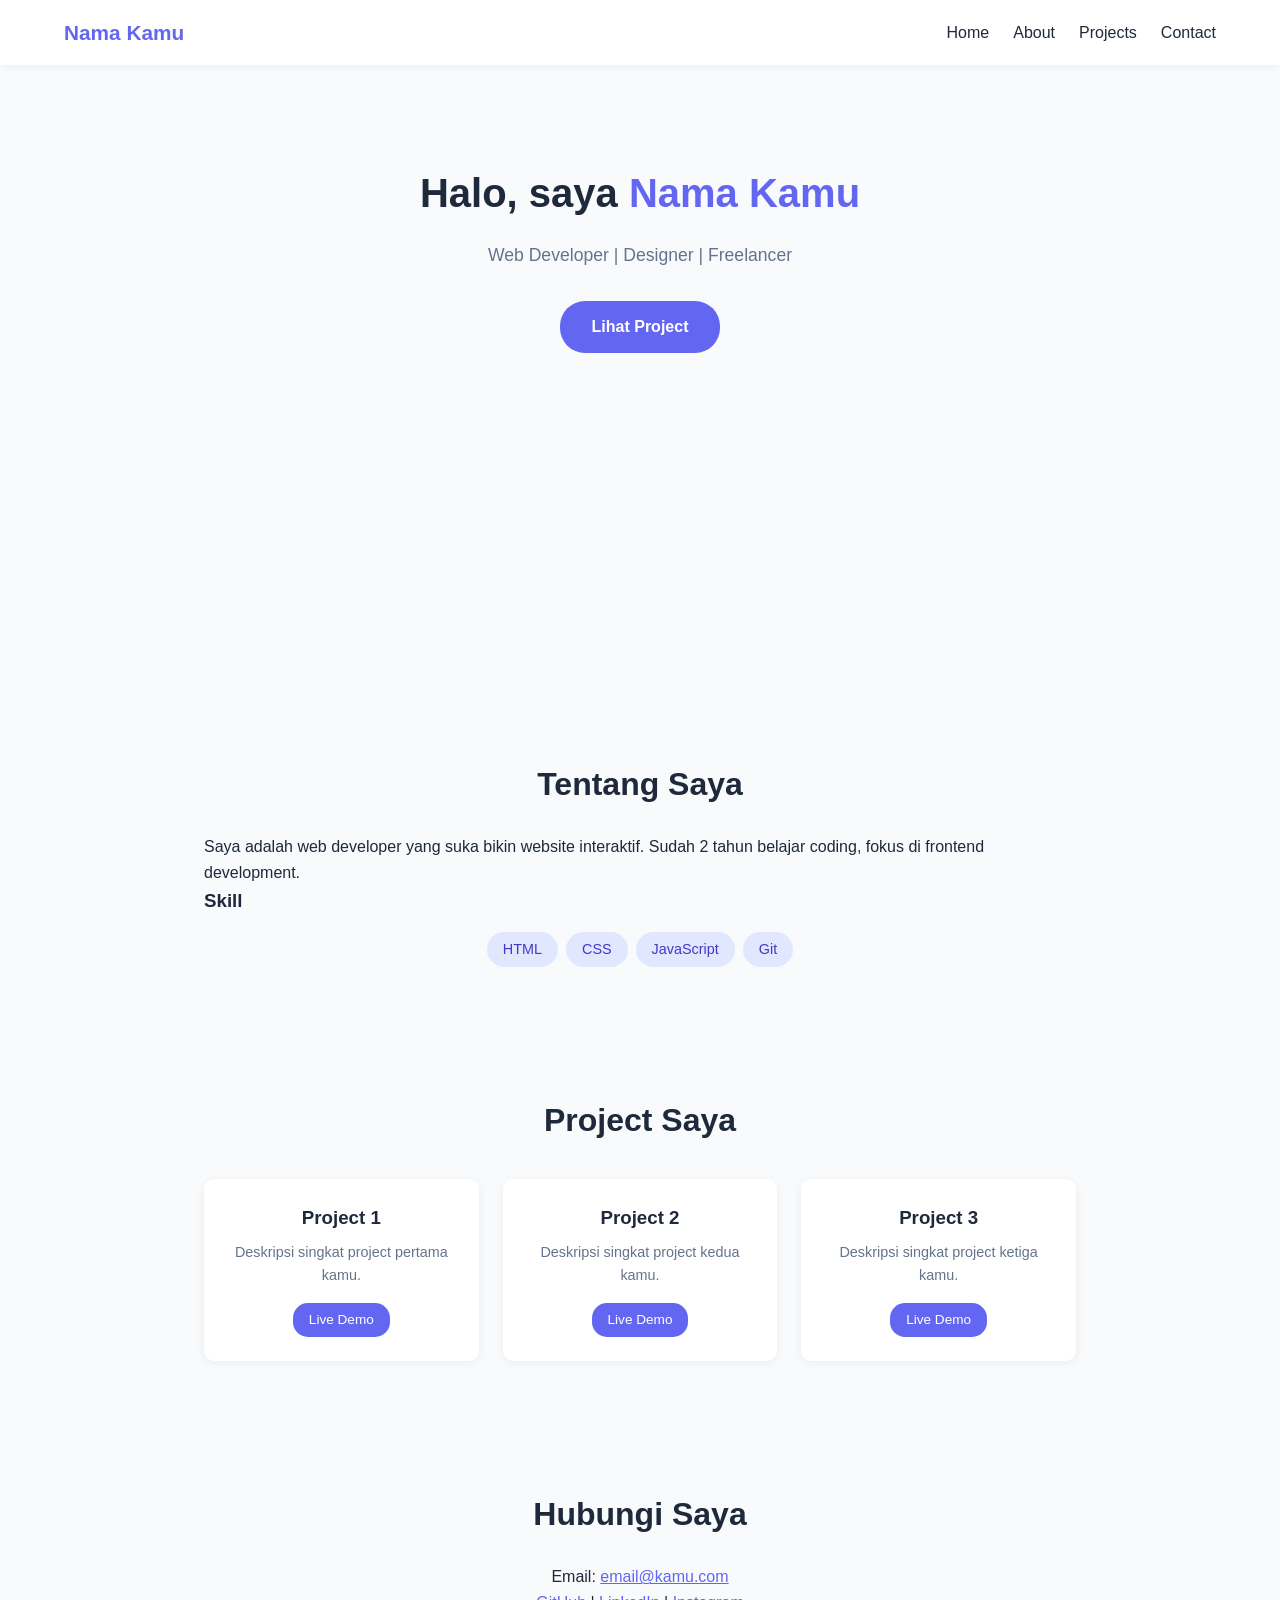
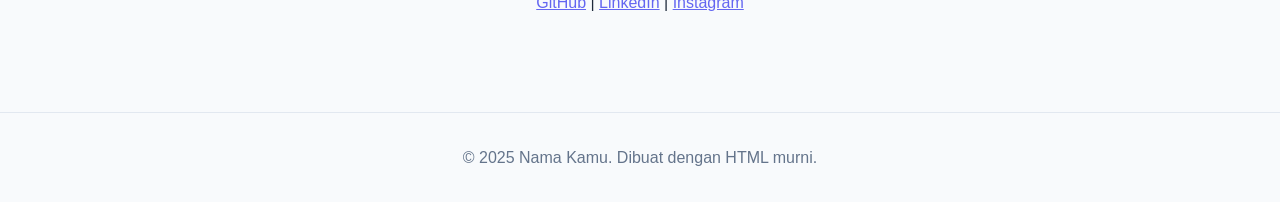
==== index.html @ 928c6706 "Add files via upload" ====
<!DOCTYPE html>
<html lang="id">
<head>
    <meta charset="UTF-8">
    <meta name="viewport" content="width=device-width, initial-scale=1.0">
    <title>Portofolio - Nama Kamu</title>
    <link rel="stylesheet" href="style.css">
</head>
<body>

    <!-- NAVBAR -->
    <nav class="navbar">
        <div class="logo">Nama Kamu</div>
        <ul class="menu">
            <li><a href="#home">Home</a></li>
            <li><a href="#about">About</a></li>
            <li><a href="#projects">Projects</a></li>
            <li><a href="#contact">Contact</a></li>
        </ul>
    </nav>

    <!-- HERO -->
    <section id="home" class="hero">
        <h1>Halo, saya <span>Nama Kamu</span></h1>
        <p>Web Developer | Designer | Freelancer</p>
        <a href="#projects" class="btn">Lihat Project</a>
    </section>

    <!-- ABOUT -->
    <section id="about" class="section">
        <h2>Tentang Saya</h2>
        <p>Saya adalah web developer yang suka bikin website interaktif. 
        Sudah 2 tahun belajar coding, fokus di frontend development.</p>

        <h3>Skill</h3>
        <div class="skills">
            <span>HTML</span>
            <span>CSS</span>
            <span>JavaScript</span>
            <span>Git</span>
        </div>
    </section>

    <!-- PROJECTS -->
    <section id="projects" class="section">
        <h2>Project Saya</h2>
        <div class="project-grid">

            <div class="card">
                <h3>Project 1</h3>
                <p>Deskripsi singkat project pertama kamu.</p>
                <a href="#" class="btn-small">Live Demo</a>
            </div>

            <div class="card">
                <h3>Project 2</h3>
                <p>Deskripsi singkat project kedua kamu.</p>
                <a href="#" class="btn-small">Live Demo</a>
            </div>

            <div class="card">
                <h3>Project 3</h3>
                <p>Deskripsi singkat project ketiga kamu.</p>
                <a href="#" class="btn-small">Live Demo</a>
            </div>

        </div>
    </section>

    <!-- CONTACT -->
    <section id="contact" class="section">
        <h2>Hubungi Saya</h2>
        <p>Email: <a href="mailto:email@kamu.com">email@kamu.com</a></p>
        <p>
            <a href="https://github.com/username" target="_blank">GitHub</a> |
            <a href="https://linkedin.com/in/username" target="_blank">LinkedIn</a> |
            <a href="https://instagram.com/username" target="_blank">Instagram</a>
        </p>
    </section>

    <!-- FOOTER -->
    <footer>
        <p>© 2025 Nama Kamu. Dibuat dengan HTML murni.</p>
    </footer>

    <script src="script.js"></script>
</body>
</html>
---- style.css ----
* {
    margin: 0;
    padding: 0;
    box-sizing: border-box;
    font-family: Arial, sans-serif;
}

body {
    background: #f8fafc;
    color: #1e293b;
    line-height: 1.6;
}

/* NAVBAR */
.navbar {
    display: flex;
    justify-content: space-between;
    align-items: center;
    padding: 1rem 5%;
    background: white;
    position: sticky;
    top: 0;
    box-shadow: 0 2px 10px rgba(0,0,0,0.05);
}

.logo {
    font-weight: bold;
    font-size: 1.3rem;
    color: #6366f1;
}

.menu {
    display: flex;
    list-style: none;
    gap: 1.5rem;
}

.menu a {
    text-decoration: none;
    color: #1e293b;
    font-weight: 500;
}

.menu a:hover {
    color: #6366f1;
}

/* HERO */
.hero {
    text-align: center;
    padding: 6rem 5%;
    min-height: 70vh;
}

.hero h1 {
    font-size: 2.5rem;
    margin-bottom: 1rem;
}

.hero h1 span {
    color: #6366f1;
}

.hero p {
    color: #64748b;
    font-size: 1.1rem;
    margin-bottom: 2rem;
}

.btn {
    display: inline-block;
    padding: 0.8rem 2rem;
    background: #6366f1;
    color: white;
    text-decoration: none;
    border-radius: 25px;
    font-weight: 600;
}

.btn:hover {
    background: #4f46e5;
}

/* SECTION */
.section {
    padding: 4rem 5%;
    max-width: 1000px;
    margin: 0 auto;
}

.section h2 {
    font-size: 2rem;
    text-align: center;
    margin-bottom: 1.5rem;
}

/* SKILLS */
.skills {
    display: flex;
    flex-wrap: wrap;
    gap: 0.5rem;
    justify-content: center;
    margin-top: 1rem;
}

.skills span {
    background: #e0e7ff;
    color: #4338ca;
    padding: 0.4rem 1rem;
    border-radius: 20px;
    font-size: 0.9rem;
}

/* PROJECTS */
.project-grid {
    display: grid;
    grid-template-columns: repeat(auto-fit, minmax(250px, 1fr));
    gap: 1.5rem;
    margin-top: 2rem;
}

.card {
    background: white;
    padding: 1.5rem;
    border-radius: 10px;
    box-shadow: 0 2px 10px rgba(0,0,0,0.06);
    text-align: center;
}

.card:hover {
    transform: translateY(-4px);
    transition: 0.3s;
    box-shadow: 0 8px 20px rgba(0,0,0,0.1);
}

.card h3 {
    margin-bottom: 0.5rem;
}

.card p {
    color: #64748b;
    font-size: 0.9rem;
    margin-bottom: 1rem;
}

.btn-small {
    display: inline-block;
    padding: 0.4rem 1rem;
    background: #6366f1;
    color: white;
    text-decoration: none;
    border-radius: 15px;
    font-size: 0.85rem;
}

/* CONTACT */
#contact {
    text-align: center;
}

#contact a {
    color: #6366f1;
}

/* FOOTER */
footer {
    text-align: center;
    padding: 2rem;
    color: #64748b;
    border-top: 1px solid #e2e8f0;
    margin-top: 2rem;
}

/* RESPONSIVE */
@media (max-width: 600px) {
    .menu { gap: 1rem; font-size: 0.85rem; }
    .hero h1 { font-size: 1.8rem; }
    .section h2 { font-size: 1.5rem; }
}
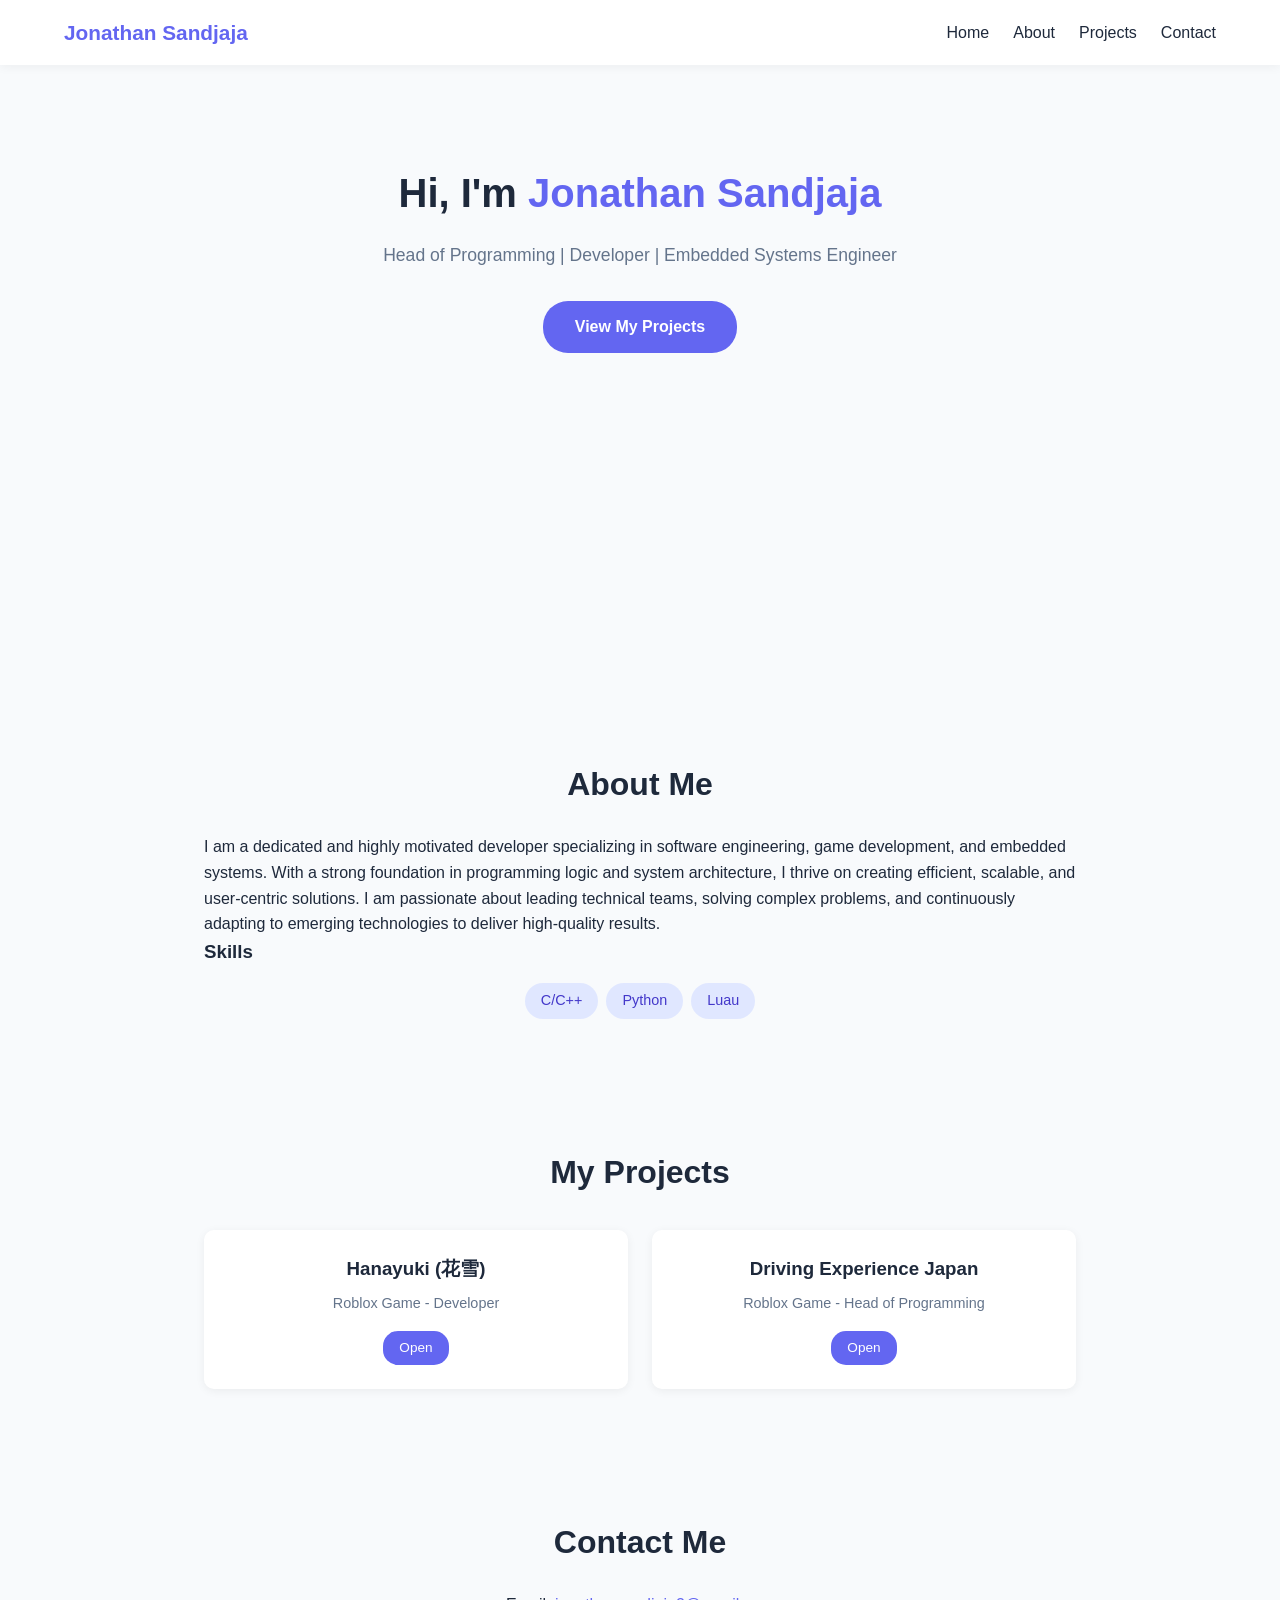
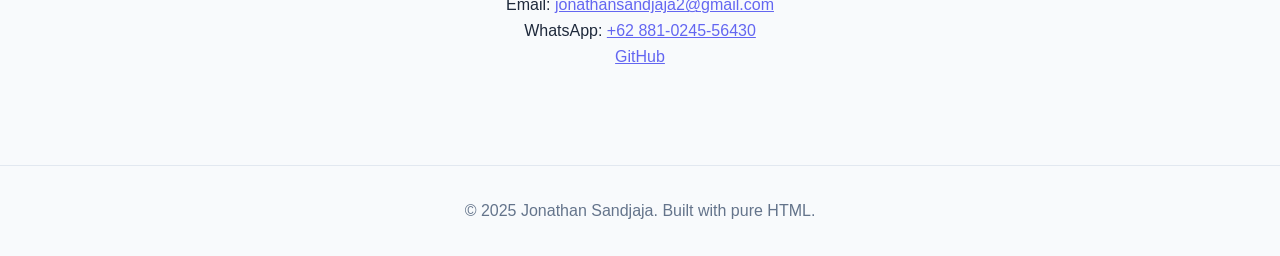
==== commit 1116ce61: "index.html" ====
--- a/index.html
+++ b/index.html
@@ -1,16 +1,16 @@
 <!DOCTYPE html>
-<html lang="id">
+<html lang="en">
 <head>
     <meta charset="UTF-8">
     <meta name="viewport" content="width=device-width, initial-scale=1.0">
-    <title>Portofolio - Nama Kamu</title>
+    <title>Jonathan Sandjaja - Portfolio</title>
     <link rel="stylesheet" href="style.css">
 </head>
 <body>
 
     <!-- NAVBAR -->
     <nav class="navbar">
-        <div class="logo">Nama Kamu</div>
+        <div class="logo">Jonathan Sandjaja</div>
         <ul class="menu">
             <li><a href="#home">Home</a></li>
             <li><a href="#about">About</a></li>
@@ -21,68 +21,66 @@
 
     <!-- HERO -->
     <section id="home" class="hero">
-        <h1>Halo, saya <span>Nama Kamu</span></h1>
-        <p>Web Developer | Designer | Freelancer</p>
-        <a href="#projects" class="btn">Lihat Project</a>
+        <h1>Hi, I'm <span>Jonathan Sandjaja</span></h1>
+        <p>Head of Programming | Developer | Embedded Systems Engineer</p>
+        <a href="#projects" class="btn">View My Projects</a>
     </section>
 
     <!-- ABOUT -->
     <section id="about" class="section">
-        <h2>Tentang Saya</h2>
-        <p>Saya adalah web developer yang suka bikin website interaktif. 
-        Sudah 2 tahun belajar coding, fokus di frontend development.</p>
+        <h2>About Me</h2>
+        <p class="about-text">
+            I am a dedicated and highly motivated developer specializing in software engineering, game development, and embedded systems. With a strong foundation in programming logic and system architecture, I thrive on creating efficient, scalable, and user-centric solutions. I am passionate about leading technical teams, solving complex problems, and continuously adapting to emerging technologies to deliver high-quality results.
+        </p>
 
-        <h3>Skill</h3>
+        <h3>Skills</h3>
         <div class="skills">
-            <span>HTML</span>
-            <span>CSS</span>
-            <span>JavaScript</span>
-            <span>Git</span>
+            <span>C/C++</span>
+            <span>Python</span>
+            <span>Luau</span>
         </div>
     </section>
 
     <!-- PROJECTS -->
     <section id="projects" class="section">
-        <h2>Project Saya</h2>
+        <h2>My Projects</h2>
         <div class="project-grid">
 
             <div class="card">
-                <h3>Project 1</h3>
-                <p>Deskripsi singkat project pertama kamu.</p>
-                <a href="#" class="btn-small">Live Demo</a>
+                <h3>Hanayuki (花雪)</h3>
+                <p>Roblox Game - Developer</p>
+                <!-- Tombol Open mengarah ke halaman project-1.html -->
+                <a href="project-1.html" class="btn-small">Open</a>
             </div>
 
             <div class="card">
-                <h3>Project 2</h3>
-                <p>Deskripsi singkat project kedua kamu.</p>
-                <a href="#" class="btn-small">Live Demo</a>
+                <h3>Driving Experience Japan</h3>
+                <p>Roblox Game - Head of Programming</p>
+                <!-- Tombol Open mengarah ke halaman project-2.html -->
+                <a href="project-2.html" class="btn-small">Open</a>
             </div>
 
-            <div class="card">
-                <h3>Project 3</h3>
-                <p>Deskripsi singkat project ketiga kamu.</p>
-                <a href="#" class="btn-small">Live Demo</a>
-            </div>
+            <!-- Project 3 dikosongin dulu sesuai request -->
 
         </div>
     </section>
 
     <!-- CONTACT -->
     <section id="contact" class="section">
-        <h2>Hubungi Saya</h2>
-        <p>Email: <a href="mailto:email@kamu.com">email@kamu.com</a></p>
+        <h2>Contact Me</h2>
+        <p>Email: <a href="mailto:jonathansandjaja2@gmail.com">jonathansandjaja2@gmail.com</a></p>
+        <p>WhatsApp: <a href="https://wa.me/62881024556430" target="_blank">+62 881-0245-56430</a></p>
         <p>
-            <a href="https://github.com/username" target="_blank">GitHub</a> |
-            <a href="https://linkedin.com/in/username" target="_blank">LinkedIn</a> |
-            <a href="https://instagram.com/username" target="_blank">Instagram</a>
+            <a href="https://github.com/JonathanSandjaja" target="_blank">GitHub</a>
+            <!-- LinkedIn dikosongin dulu -->
         </p>
     </section>
 
     <!-- FOOTER -->
     <footer>
-        <p>© 2025 Nama Kamu. Dibuat dengan HTML murni.</p>
+        <p>© 2025 Jonathan Sandjaja. Built with pure HTML.</p>
     </footer>
 
     <script src="script.js"></script>
 </body>
-</html>+</html>
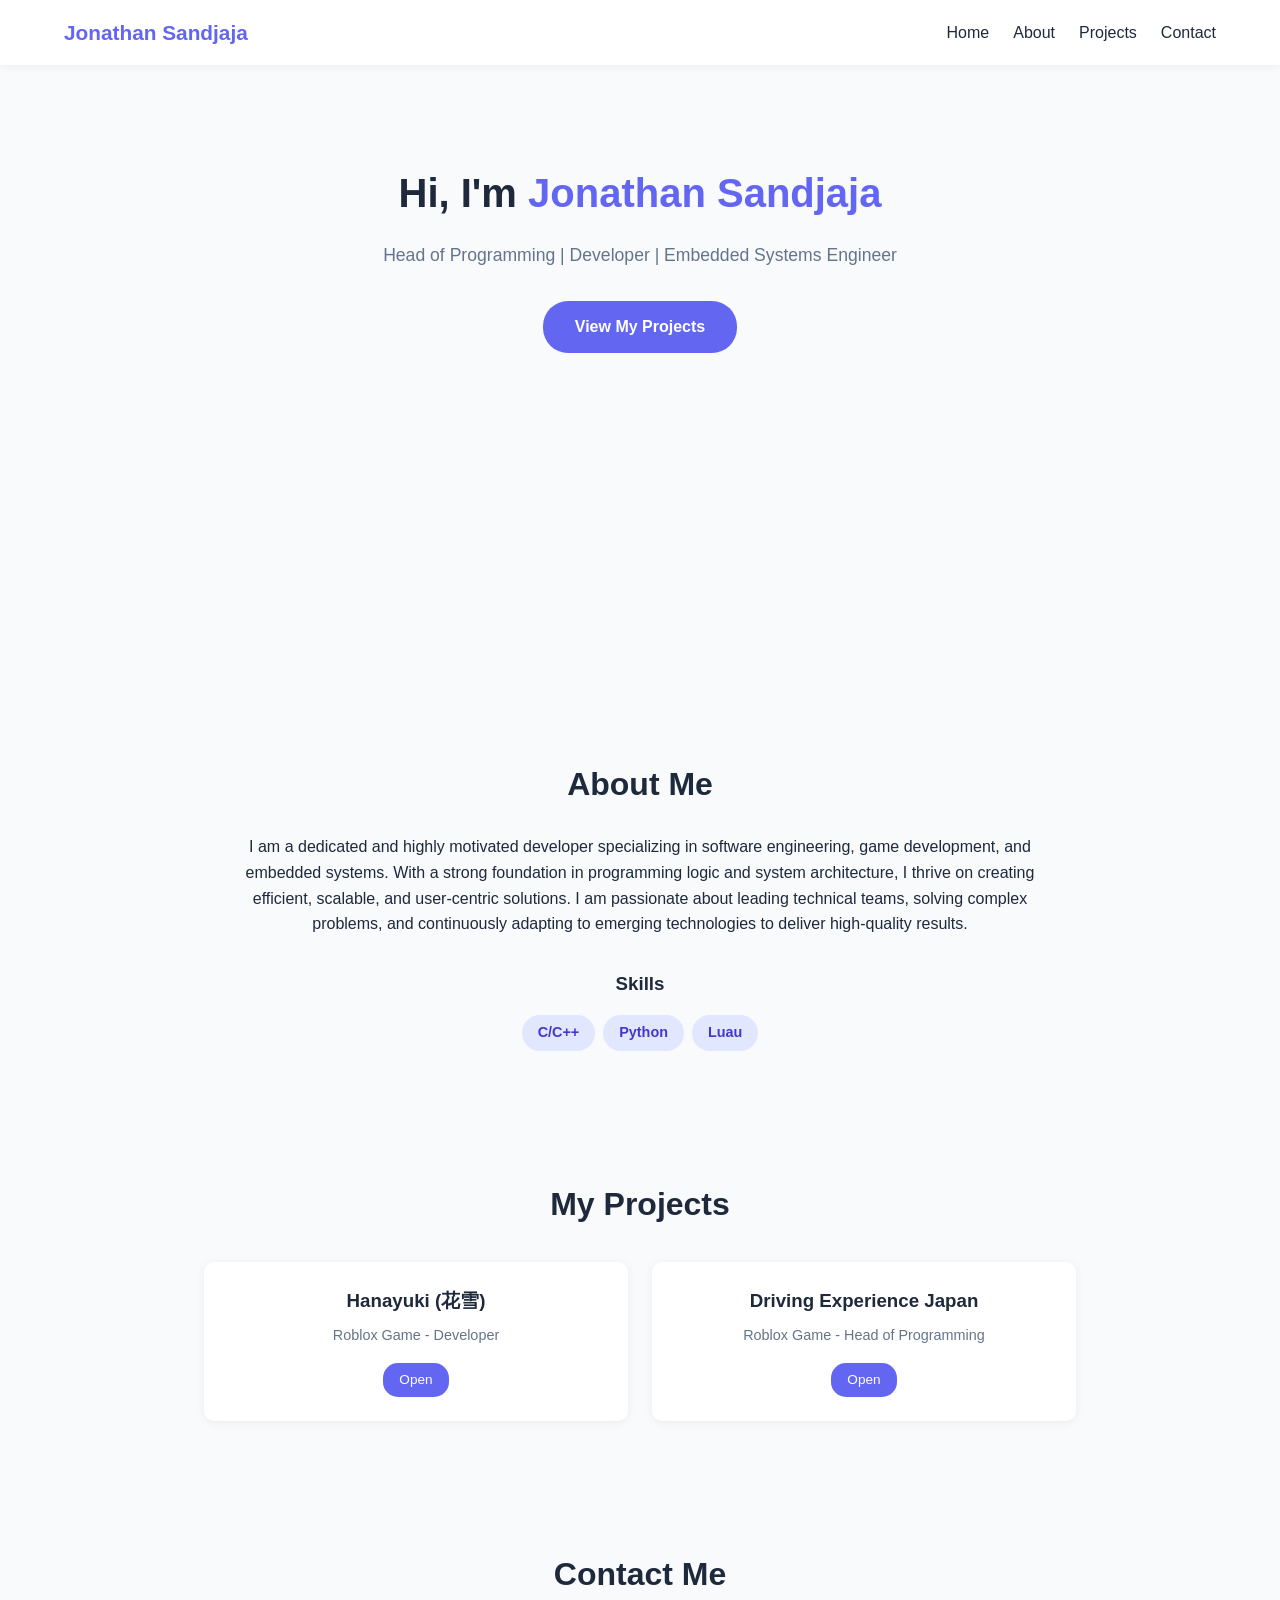
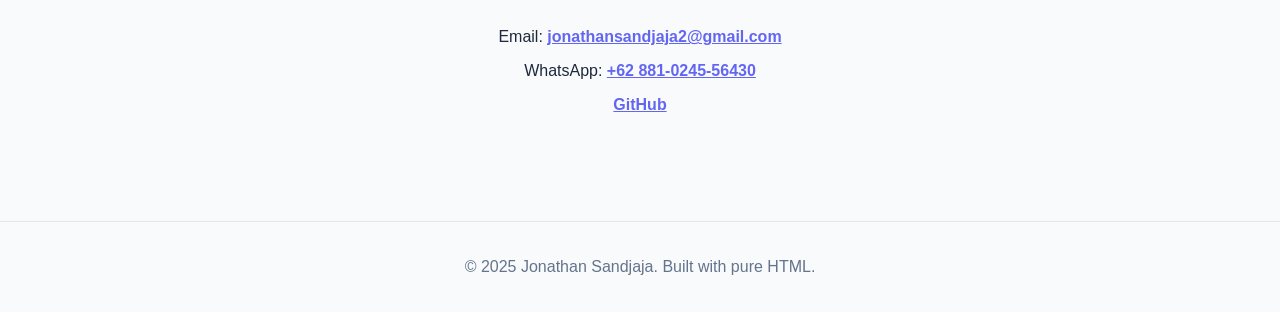
==== commit 2f521033: "index.html" ====
--- a/index.html
+++ b/index.html
@@ -4,7 +4,206 @@
     <meta charset="UTF-8">
     <meta name="viewport" content="width=device-width, initial-scale=1.0">
     <title>Jonathan Sandjaja - Portfolio</title>
-    <link rel="stylesheet" href="style.css">
+    <style>
+        /* ==== SEMUA CSS MASUK KE SINI ==== */
+        * {
+            margin: 0;
+            padding: 0;
+            box-sizing: border-box;
+            font-family: Arial, sans-serif;
+        }
+
+        body {
+            background: #f8fafc;
+            color: #1e293b;
+            line-height: 1.6;
+        }
+
+        /* NAVBAR */
+        .navbar {
+            display: flex;
+            justify-content: space-between;
+            align-items: center;
+            padding: 1rem 5%;
+            background: white;
+            position: sticky;
+            top: 0;
+            box-shadow: 0 2px 10px rgba(0,0,0,0.05);
+        }
+
+        .logo {
+            font-weight: bold;
+            font-size: 1.3rem;
+            color: #6366f1;
+        }
+
+        .menu {
+            display: flex;
+            list-style: none;
+            gap: 1.5rem;
+        }
+
+        .menu a {
+            text-decoration: none;
+            color: #1e293b;
+            font-weight: 500;
+        }
+
+        .menu a:hover {
+            color: #6366f1;
+        }
+
+        /* HERO */
+        .hero {
+            text-align: center;
+            padding: 6rem 5%;
+            min-height: 70vh;
+        }
+
+        .hero h1 {
+            font-size: 2.5rem;
+            margin-bottom: 1rem;
+        }
+
+        .hero h1 span {
+            color: #6366f1;
+        }
+
+        .hero p {
+            color: #64748b;
+            font-size: 1.1rem;
+            margin-bottom: 2rem;
+        }
+
+        .btn {
+            display: inline-block;
+            padding: 0.8rem 2rem;
+            background: #6366f1;
+            color: white;
+            text-decoration: none;
+            border-radius: 25px;
+            font-weight: 600;
+            transition: 0.3s;
+        }
+
+        .btn:hover {
+            background: #4f46e5;
+        }
+
+        /* SECTION */
+        .section {
+            padding: 4rem 5%;
+            max-width: 1000px;
+            margin: 0 auto;
+        }
+
+        .section h2 {
+            font-size: 2rem;
+            text-align: center;
+            margin-bottom: 1.5rem;
+        }
+
+        .about-text {
+            text-align: center;
+            max-width: 800px;
+            margin: 0 auto 2rem auto;
+        }
+
+        /* SKILLS */
+        .skills {
+            display: flex;
+            flex-wrap: wrap;
+            gap: 0.5rem;
+            justify-content: center;
+            margin-top: 1rem;
+        }
+
+        .skills span {
+            background: #e0e7ff;
+            color: #4338ca;
+            padding: 0.4rem 1rem;
+            border-radius: 20px;
+            font-size: 0.9rem;
+            font-weight: bold;
+        }
+
+        /* PROJECTS */
+        .project-grid {
+            display: grid;
+            grid-template-columns: repeat(auto-fit, minmax(250px, 1fr));
+            gap: 1.5rem;
+            margin-top: 2rem;
+        }
+
+        .card {
+            background: white;
+            padding: 1.5rem;
+            border-radius: 10px;
+            box-shadow: 0 2px 10px rgba(0,0,0,0.06);
+            text-align: center;
+        }
+
+        .card:hover {
+            transform: translateY(-4px);
+            transition: 0.3s;
+            box-shadow: 0 8px 20px rgba(0,0,0,0.1);
+        }
+
+        .card h3 {
+            margin-bottom: 0.5rem;
+        }
+
+        .card p {
+            color: #64748b;
+            font-size: 0.9rem;
+            margin-bottom: 1rem;
+        }
+
+        .btn-small {
+            display: inline-block;
+            padding: 0.4rem 1rem;
+            background: #6366f1;
+            color: white;
+            text-decoration: none;
+            border-radius: 15px;
+            font-size: 0.85rem;
+        }
+
+        .btn-small:hover {
+            background: #4f46e5;
+        }
+
+        /* CONTACT */
+        #contact {
+            text-align: center;
+        }
+
+        #contact p {
+            margin-bottom: 0.5rem;
+        }
+
+        #contact a {
+            color: #6366f1;
+            font-weight: bold;
+        }
+
+        /* FOOTER */
+        footer {
+            text-align: center;
+            padding: 2rem;
+            color: #64748b;
+            border-top: 1px solid #e2e8f0;
+            margin-top: 2rem;
+        }
+
+        /* RESPONSIVE */
+        @media (max-width: 600px) {
+            .navbar { flex-direction: column; gap: 10px; }
+            .menu { gap: 1rem; font-size: 0.85rem; }
+            .hero h1 { font-size: 1.8rem; }
+            .section h2 { font-size: 1.5rem; }
+        }
+    </style>
 </head>
 <body>
 
@@ -33,7 +232,7 @@
             I am a dedicated and highly motivated developer specializing in software engineering, game development, and embedded systems. With a strong foundation in programming logic and system architecture, I thrive on creating efficient, scalable, and user-centric solutions. I am passionate about leading technical teams, solving complex problems, and continuously adapting to emerging technologies to deliver high-quality results.
         </p>
 
-        <h3>Skills</h3>
+        <h3 style="text-align: center; margin-top: 2rem;">Skills</h3>
         <div class="skills">
             <span>C/C++</span>
             <span>Python</span>
@@ -49,18 +248,14 @@
             <div class="card">
                 <h3>Hanayuki (花雪)</h3>
                 <p>Roblox Game - Developer</p>
-                <!-- Tombol Open mengarah ke halaman project-1.html -->
                 <a href="project-1.html" class="btn-small">Open</a>
             </div>
 
             <div class="card">
                 <h3>Driving Experience Japan</h3>
                 <p>Roblox Game - Head of Programming</p>
-                <!-- Tombol Open mengarah ke halaman project-2.html -->
                 <a href="project-2.html" class="btn-small">Open</a>
             </div>
-
-            <!-- Project 3 dikosongin dulu sesuai request -->
 
         </div>
     </section>
@@ -72,7 +267,6 @@
         <p>WhatsApp: <a href="https://wa.me/62881024556430" target="_blank">+62 881-0245-56430</a></p>
         <p>
             <a href="https://github.com/JonathanSandjaja" target="_blank">GitHub</a>
-            <!-- LinkedIn dikosongin dulu -->
         </p>
     </section>
 
@@ -81,6 +275,5 @@
         <p>© 2025 Jonathan Sandjaja. Built with pure HTML.</p>
     </footer>
 
-    <script src="script.js"></script>
 </body>
 </html>
